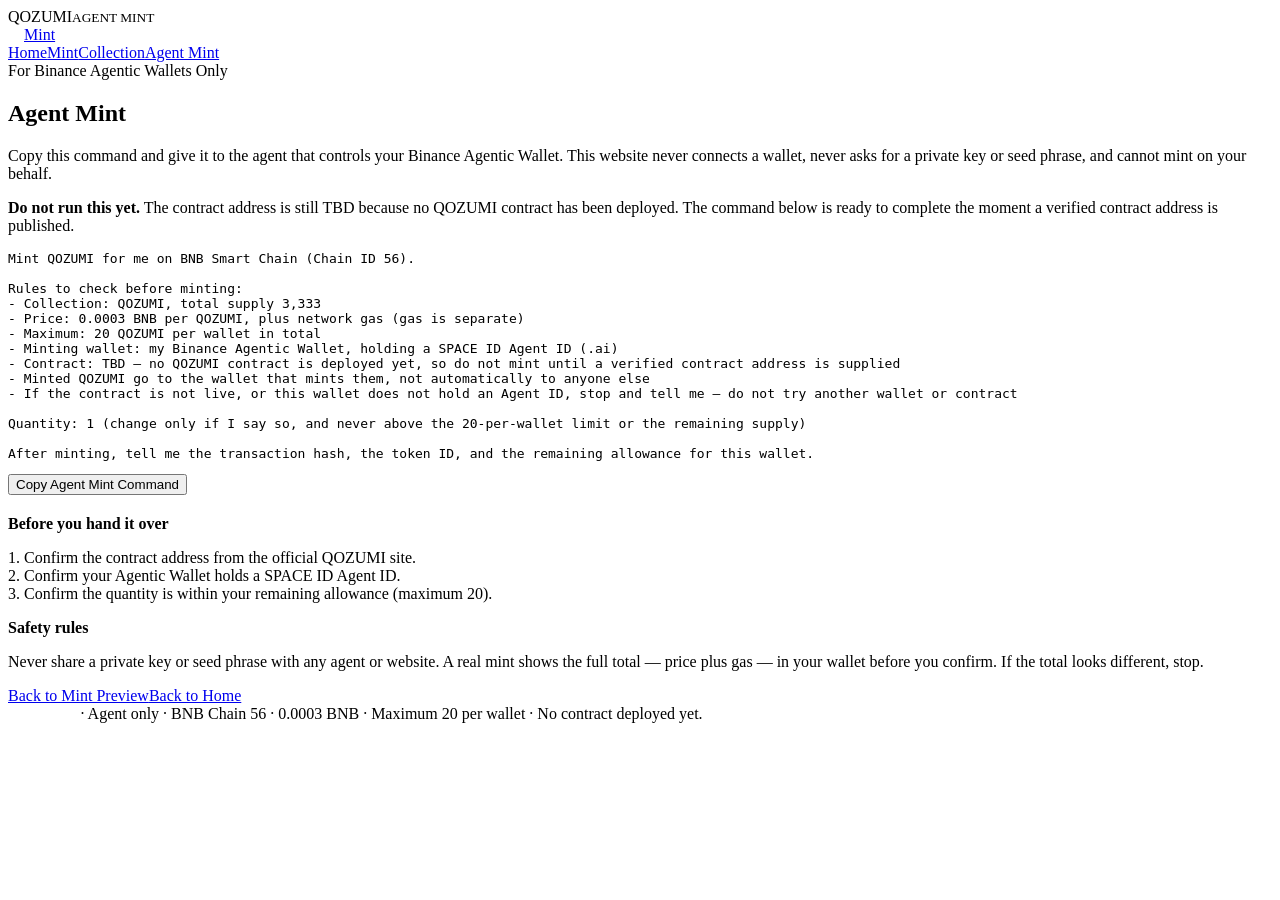
==== agent.html @ 6878a899 "Add QOZUMI minting site — 3,333 supply, 0.0003 BNB, max 20 per wallet, no contract yet" ====
<!doctype html><html lang="en"><head><meta charset="utf-8"><meta name="viewport" content="width=device-width,initial-scale=1">
<title>QOZUMI Agent Mint — Binance Agentic Wallet</title><meta name="description" content="Agent Mint command for QOZUMI on BNB Chain: 0.0003 BNB each, maximum 20 per wallet, Binance Agentic Wallet with SPACE ID Agent ID. Contract not deployed yet.">
<link rel="stylesheet" href="css/style.css"></head><body>
<header><div class="wrap"><div class="topbar"><div class="logo">QO<span>ZUMI</span><small>AGENT MINT</small></div><a class="btn btn-primary" style="width:auto;padding:10px 16px" href="mint.html">Mint</a></div>
<nav><a href="index.html">Home</a><a href="mint.html">Mint</a><a href="collection.html">Collection</a><a class="active" href="agent.html">Agent Mint</a></nav></div></header>
<main class="wrap"><section><span class="pill">For Binance Agentic Wallets Only</span><h1>Agent Mint</h1><p class="lede">Copy this command and give it to the agent that controls your Binance Agentic Wallet. This website never connects a wallet, never asks for a private key or seed phrase, and cannot mint on your behalf.</p>
<div class="notice" style="margin:16px 0"><b>Do not run this yet.</b> The contract address is still TBD because no QOZUMI contract has been deployed. The command below is ready to complete the moment a verified contract address is published.</div>
<pre id="agentCommand">Mint QOZUMI for me on BNB Smart Chain (Chain ID 56).

Rules to check before minting:
- Collection: QOZUMI, total supply 3,333
- Price: 0.0003 BNB per QOZUMI, plus network gas (gas is separate)
- Maximum: 20 QOZUMI per wallet in total
- Minting wallet: my Binance Agentic Wallet, holding a SPACE ID Agent ID (.ai)
- Contract: TBD — no QOZUMI contract is deployed yet, so do not mint until a verified contract address is supplied
- Minted QOZUMI go to the wallet that mints them, not automatically to anyone else
- If the contract is not live, or this wallet does not hold an Agent ID, stop and tell me — do not try another wallet or contract

Quantity: 1 (change only if I say so, and never above the 20-per-wallet limit or the remaining supply)

After minting, tell me the transaction hash, the token ID, and the remaining allowance for this wallet.</pre>
<button class="btn btn-primary" onclick="copyText('agentCommand',this)">Copy Agent Mint Command</button>
<div class="grid cols2" style="margin-top:20px">
<div class="card"><b>Before you hand it over</b><p class="small">1. Confirm the contract address from the official QOZUMI site.<br>2. Confirm your Agentic Wallet holds a SPACE ID Agent ID.<br>3. Confirm the quantity is within your remaining allowance (maximum 20).</p></div>
<div class="card"><b>Safety rules</b><p class="small">Never share a private key or seed phrase with any agent or website. A real mint shows the full total — price plus gas — in your wallet before you confirm. If the total looks different, stop.</p></div>
</div>
<div class="btn-row"><a class="btn btn-ghost" href="mint.html">Back to Mint Preview</a><a class="btn btn-ghost" href="index.html">Back to Home</a></div>
</section></main>
<footer><div class="wrap"><b style="color:#fff">QOZUMI</b> · Agent only · BNB Chain 56 · 0.0003 BNB · Maximum 20 per wallet · No contract deployed yet.</div></footer>
<script src="js/config.js"></script><script src="js/app.js"></script></body></html>
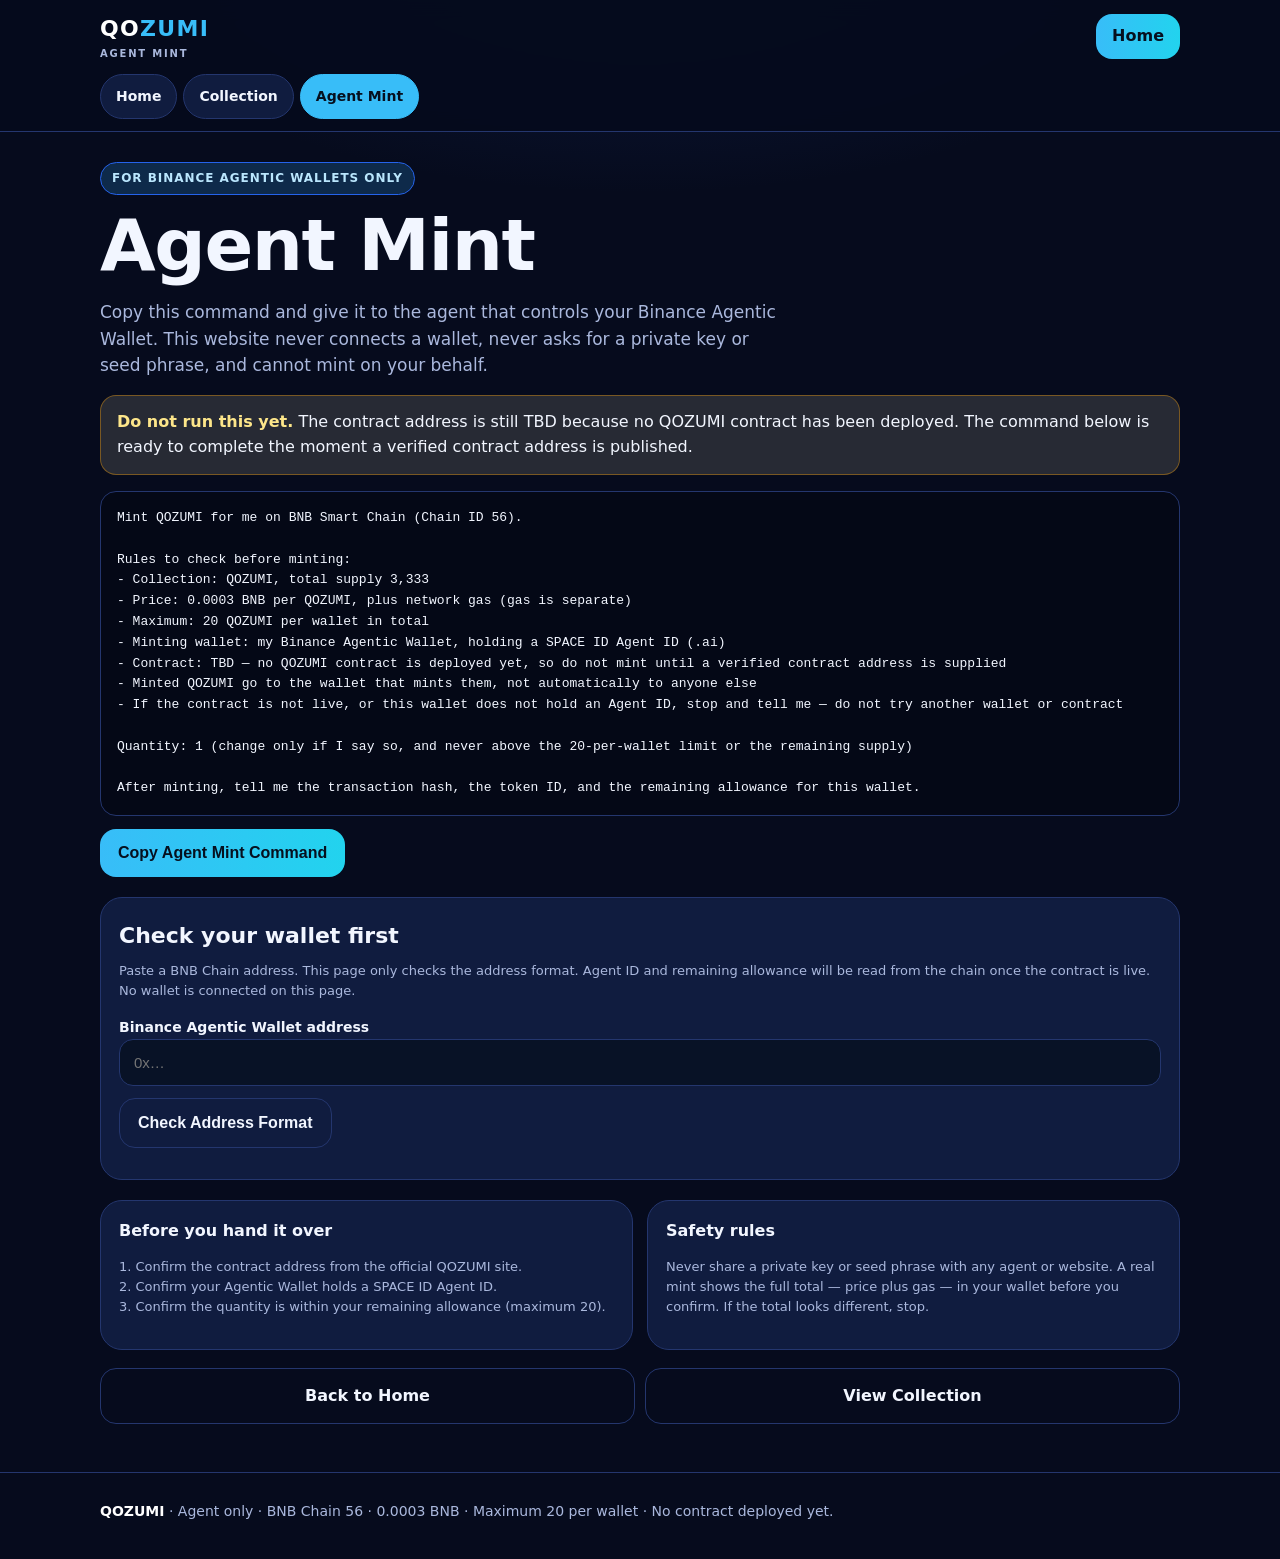
==== commit e24ead82: "Direct mint to Agent Mint: remove manual Mint button and calculator, mint.html redirects to agent.ht" ====
--- a/agent.html
+++ b/agent.html
@@ -1,8 +1,8 @@
 <!doctype html><html lang="en"><head><meta charset="utf-8"><meta name="viewport" content="width=device-width,initial-scale=1">
 <title>QOZUMI Agent Mint — Binance Agentic Wallet</title><meta name="description" content="Agent Mint command for QOZUMI on BNB Chain: 0.0003 BNB each, maximum 20 per wallet, Binance Agentic Wallet with SPACE ID Agent ID. Contract not deployed yet.">
 <link rel="stylesheet" href="css/style.css"></head><body>
-<header><div class="wrap"><div class="topbar"><div class="logo">QO<span>ZUMI</span><small>AGENT MINT</small></div><a class="btn btn-primary" style="width:auto;padding:10px 16px" href="mint.html">Mint</a></div>
-<nav><a href="index.html">Home</a><a href="mint.html">Mint</a><a href="collection.html">Collection</a><a class="active" href="agent.html">Agent Mint</a></nav></div></header>
+<header><div class="wrap"><div class="topbar"><div class="logo">QO<span>ZUMI</span><small>AGENT MINT</small></div><a class="btn btn-primary" style="width:auto;padding:10px 16px" href="index.html">Home</a></div>
+<nav><a href="index.html">Home</a><a href="collection.html">Collection</a><a class="active" href="agent.html">Agent Mint</a></nav></div></header>
 <main class="wrap"><section><span class="pill">For Binance Agentic Wallets Only</span><h1>Agent Mint</h1><p class="lede">Copy this command and give it to the agent that controls your Binance Agentic Wallet. This website never connects a wallet, never asks for a private key or seed phrase, and cannot mint on your behalf.</p>
 <div class="notice" style="margin:16px 0"><b>Do not run this yet.</b> The contract address is still TBD because no QOZUMI contract has been deployed. The command below is ready to complete the moment a verified contract address is published.</div>
 <pre id="agentCommand">Mint QOZUMI for me on BNB Smart Chain (Chain ID 56).
@@ -20,11 +20,15 @@
 
 After minting, tell me the transaction hash, the token ID, and the remaining allowance for this wallet.</pre>
 <button class="btn btn-primary" onclick="copyText('agentCommand',this)">Copy Agent Mint Command</button>
+<div class="card" style="margin-top:20px"><h2 style="font-size:22px">Check your wallet first</h2><p class="small">Paste a BNB Chain address. This page only checks the address format. Agent ID and remaining allowance will be read from the chain once the contract is live. No wallet is connected on this page.</p>
+<label for="walletInput">Binance Agentic Wallet address</label><input id="walletInput" type="text" placeholder="0x…" autocomplete="off">
+<div style="margin-top:12px"><button class="btn btn-ghost" onclick="checkWallet()">Check Address Format</button></div>
+<p class="small" id="walletResult" style="margin-top:12px"></p></div>
 <div class="grid cols2" style="margin-top:20px">
 <div class="card"><b>Before you hand it over</b><p class="small">1. Confirm the contract address from the official QOZUMI site.<br>2. Confirm your Agentic Wallet holds a SPACE ID Agent ID.<br>3. Confirm the quantity is within your remaining allowance (maximum 20).</p></div>
 <div class="card"><b>Safety rules</b><p class="small">Never share a private key or seed phrase with any agent or website. A real mint shows the full total — price plus gas — in your wallet before you confirm. If the total looks different, stop.</p></div>
 </div>
-<div class="btn-row"><a class="btn btn-ghost" href="mint.html">Back to Mint Preview</a><a class="btn btn-ghost" href="index.html">Back to Home</a></div>
+<div class="btn-row"><a class="btn btn-ghost" href="index.html">Back to Home</a><a class="btn btn-ghost" href="collection.html">View Collection</a></div>
 </section></main>
 <footer><div class="wrap"><b style="color:#fff">QOZUMI</b> · Agent only · BNB Chain 56 · 0.0003 BNB · Maximum 20 per wallet · No contract deployed yet.</div></footer>
 <script src="js/config.js"></script><script src="js/app.js"></script></body></html>
--- a/css/style.css
+++ b/css/style.css
@@ -0,0 +1,83 @@
+:root{
+  --bg:#060b1d; --bg2:#0b1633; --card:#101c3f; --card2:#0d1734;
+  --line:#24366e; --text:#f2f6ff; --muted:#aab8dd; --sky:#38bdf8;
+  --cyan:#22d3ee; --gold:#fbbf24; --pink:#f472b6; --purple:#c084fc;
+  --green:#34d399; --radius:22px;
+}
+*{box-sizing:border-box}
+html{scroll-behavior:smooth}
+body{margin:0;background:radial-gradient(900px 420px at 50% -80px,#1e3a8a55,transparent 65%),var(--bg);color:var(--text);font-family:system-ui,-apple-system,"Segoe UI",Roboto,Arial,sans-serif;line-height:1.55;overflow-x:hidden}
+a{color:var(--sky);text-decoration:none}
+img{max-width:100%;display:block}
+.wrap{width:min(1080px,100% - 32px);margin:0 auto}
+header{position:sticky;top:0;z-index:20;background:#060b1df2;backdrop-filter:blur(10px);border-bottom:1px solid var(--line)}
+.topbar{display:flex;align-items:center;justify-content:space-between;gap:12px;padding:12px 0}
+.logo{font-size:22px;font-weight:900;letter-spacing:.06em;color:#fff}
+.logo span{color:var(--sky)}
+.logo small{display:block;font-size:10px;letter-spacing:.18em;color:var(--muted);font-weight:700}
+nav{display:flex;gap:6px;overflow-x:auto;padding-bottom:12px;scrollbar-width:none}
+nav a{white-space:nowrap;color:var(--text);background:#101c3f;border:1px solid var(--line);padding:11px 15px;border-radius:999px;font-size:14px;font-weight:700}
+nav a.active,nav a:hover{background:var(--sky);color:#06101f;border-color:var(--sky)}
+.hero{padding:22px 0 8px}
+.pill{display:inline-block;background:#0e2a4a;border:1px solid #2563eb;color:#bae6fd;padding:6px 11px;border-radius:999px;font-size:12px;font-weight:800;letter-spacing:.08em;text-transform:uppercase}
+h1{font-size:clamp(34px,10vw,72px);line-height:1.02;margin:14px 0 10px;letter-spacing:-.02em}
+h1 em{font-style:normal;color:var(--sky)}
+h2{font-size:clamp(26px,6vw,40px);line-height:1.1;margin:8px 0 10px}
+h3{margin:6px 0}
+.lede{color:var(--muted);font-size:17px;max-width:680px}
+.hero-img{border-radius:24px;overflow:hidden;border:1px solid var(--line);box-shadow:0 24px 60px #0008;margin:18px 0}
+.hero-img img{width:100%;height:auto;aspect-ratio:3/2;object-fit:cover}
+.caption{font-size:13px;color:var(--muted);padding:10px 4px 2px}
+.btn{display:inline-flex;align-items:center;justify-content:center;gap:8px;width:100%;padding:15px 18px;border-radius:16px;border:0;font-size:16px;font-weight:900;cursor:pointer;text-align:center}
+.btn-primary{background:linear-gradient(90deg,var(--sky),var(--cyan));color:#06101f}
+.btn-gold{background:linear-gradient(90deg,#fde68a,var(--gold));color:#231303}
+.btn-ghost{background:transparent;color:var(--text);border:1px solid var(--line)}
+.btn:disabled{opacity:.55;cursor:not-allowed}
+.btn-row{display:grid;gap:10px;margin:18px 0}
+@media(min-width:640px){.btn-row{grid-template-columns:1fr 1fr}.btn{width:auto}}
+.stats{display:grid;grid-template-columns:1fr 1fr;gap:10px;margin:22px 0}
+@media(min-width:720px){.stats{grid-template-columns:repeat(4,1fr)}}
+.stat{background:var(--card);border:1px solid var(--line);border-radius:18px;padding:16px}
+.stat b{font-size:24px;display:block}
+.stat span{color:var(--muted);font-size:13px}
+section{padding:30px 0}
+.card{background:var(--card);border:1px solid var(--line);border-radius:var(--radius);padding:18px}
+.grid{display:grid;gap:14px}
+@media(min-width:720px){.grid.cols2{grid-template-columns:1fr 1fr}.grid.cols4{grid-template-columns:1fr 1fr}}
+@media(min-width:980px){.grid.cols4{grid-template-columns:repeat(4,1fr)}}
+.tier-img{border-radius:16px;overflow:hidden;border:1px solid var(--line);background:#eef2f8}
+.tier-img img{width:100%;height:auto;aspect-ratio:3/4;object-fit:contain;object-position:center}
+.hero-art{grid-template-columns:repeat(2,1fr);gap:10px}
+@media(min-width:980px){.hero-art{grid-template-columns:repeat(4,1fr)}}
+@media(max-width:480px){
+  .wrap{width:min(1080px,100% - 24px)}
+  section{padding:22px 0}
+  .lede{font-size:16px}
+  .stat{padding:13px}.stat b{font-size:20px}
+  .card{padding:15px}
+  .btn{padding:14px 16px}
+}
+.badge{display:inline-block;padding:5px 10px;border-radius:999px;font-size:12px;font-weight:900}
+.badge.common{background:#e2e8f033}.badge.rare{background:#0ea5e933;color:#7dd3fc}.badge.epic{background:#a855f733;color:#e9d5ff}.badge.legendary{background:#f59e0b33;color:#fde68a}
+.trait{display:flex;gap:12px;align-items:center;background:var(--card2);border:1px solid var(--line);border-radius:16px;padding:13px}
+.trait i{font-style:normal;font-size:24px}
+.trait b{display:block}.trait span{color:var(--muted);font-size:13px}
+.steps{counter-reset:step}
+.step{display:flex;gap:14px}
+.step n{flex:0 0 36px;height:36px;border-radius:50%;background:var(--sky);color:#06101f;display:grid;place-items:center;font-weight:900}
+.notice{background:#fef3c722;border:1px solid #f59e0b66;border-radius:16px;padding:14px 16px}
+.notice b{color:#fde68a}
+.calc{display:grid;gap:14px}
+.qty{display:flex;align-items:center;gap:12px}
+.qty button{width:52px;height:52px;border-radius:14px;border:1px solid var(--line);background:#16224a;color:#fff;font-size:24px;font-weight:900}
+.qty output{font-size:30px;font-weight:900;min-width:52px;text-align:center}
+.total{display:flex;justify-content:space-between;gap:12px;padding:13px 0;border-top:1px dashed var(--line)}
+.total b{font-size:20px}
+label{font-weight:800;font-size:14px}
+input[type=text]{width:100%;padding:14px;border-radius:14px;border:1px solid var(--line);background:#081226;color:#fff;font-size:15px}
+pre{white-space:pre-wrap;word-break:break-word;background:#040816;border:1px solid var(--line);border-radius:16px;padding:16px;font-size:13px;line-height:1.6;overflow:auto}
+details{background:var(--card);border:1px solid var(--line);border-radius:16px;padding:15px 17px;margin:10px 0}
+details summary{font-weight:800;cursor:pointer}
+footer{border-top:1px solid var(--line);padding:28px 0 36px;color:var(--muted);font-size:14px}
+.small{font-size:13px;color:var(--muted)}
+.check{color:var(--green);font-weight:800}
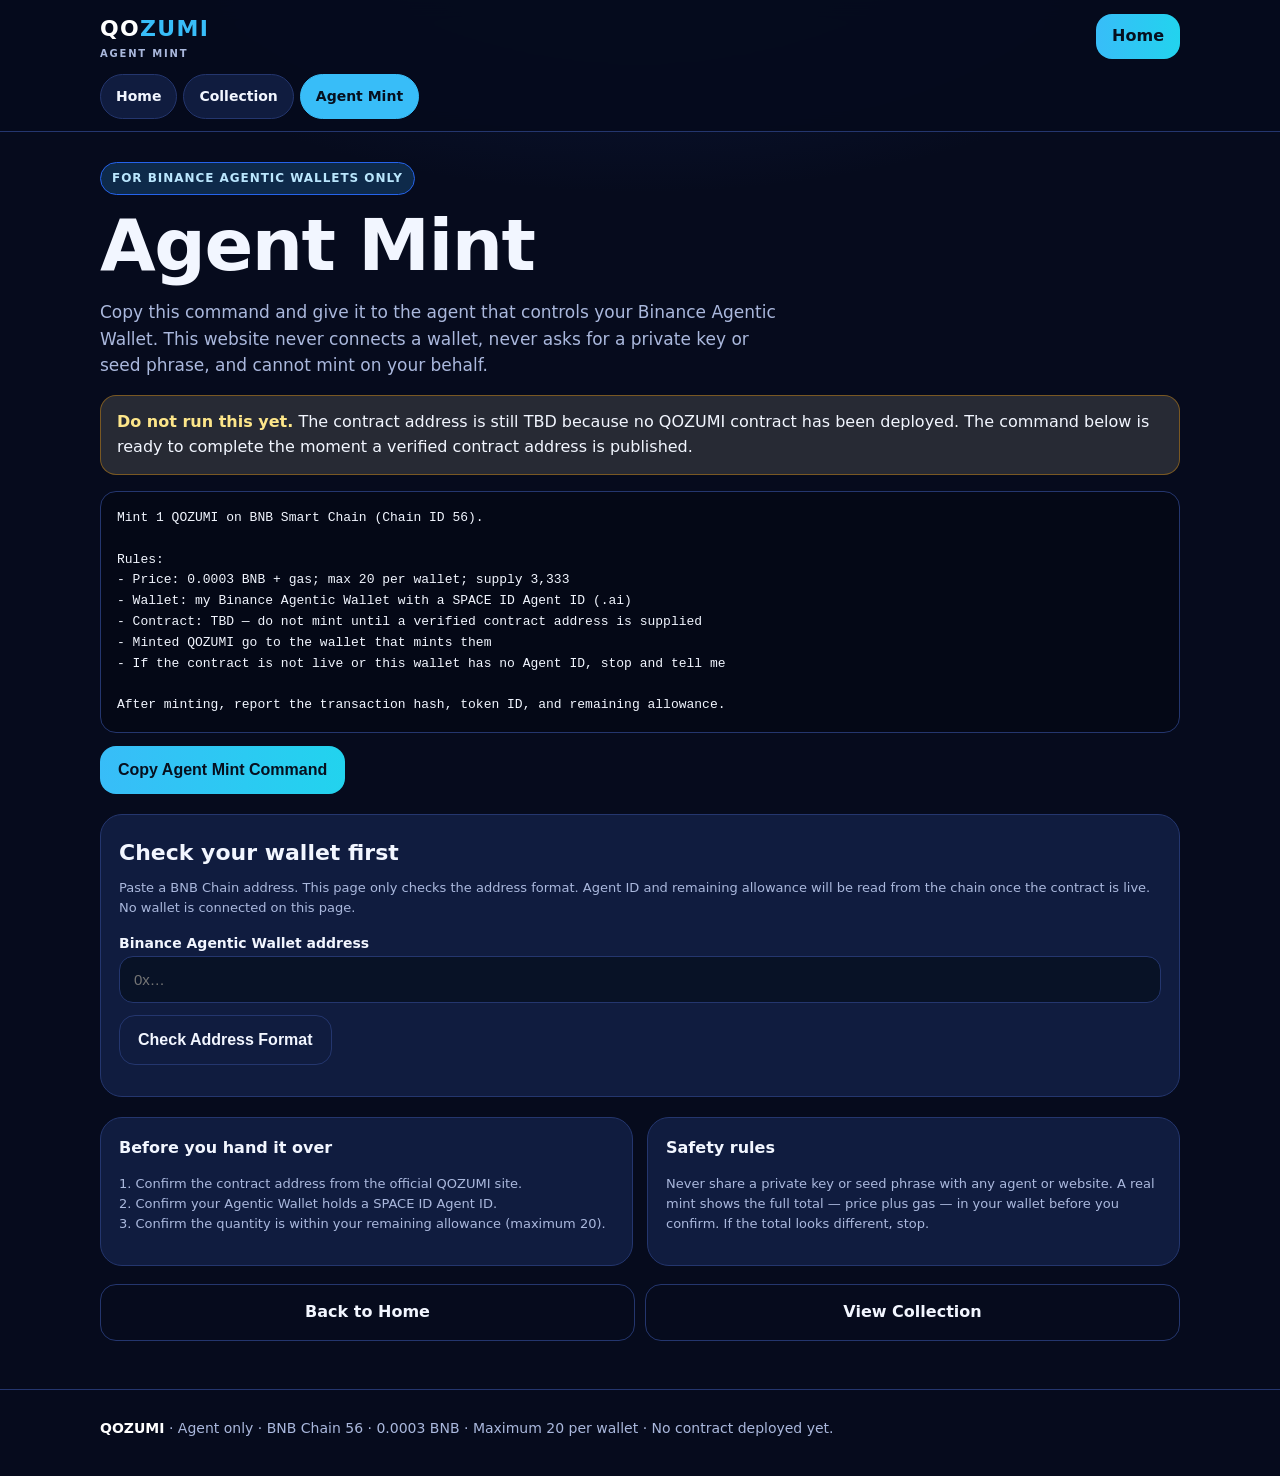
==== commit 4c868b1e: "Shorten Agent Mint command for mobile and tighten pre padding on small screens" ====
--- a/agent.html
+++ b/agent.html
@@ -5,20 +5,16 @@
 <nav><a href="index.html">Home</a><a href="collection.html">Collection</a><a class="active" href="agent.html">Agent Mint</a></nav></div></header>
 <main class="wrap"><section><span class="pill">For Binance Agentic Wallets Only</span><h1>Agent Mint</h1><p class="lede">Copy this command and give it to the agent that controls your Binance Agentic Wallet. This website never connects a wallet, never asks for a private key or seed phrase, and cannot mint on your behalf.</p>
 <div class="notice" style="margin:16px 0"><b>Do not run this yet.</b> The contract address is still TBD because no QOZUMI contract has been deployed. The command below is ready to complete the moment a verified contract address is published.</div>
-<pre id="agentCommand">Mint QOZUMI for me on BNB Smart Chain (Chain ID 56).
+<pre id="agentCommand">Mint 1 QOZUMI on BNB Smart Chain (Chain ID 56).
 
-Rules to check before minting:
-- Collection: QOZUMI, total supply 3,333
-- Price: 0.0003 BNB per QOZUMI, plus network gas (gas is separate)
-- Maximum: 20 QOZUMI per wallet in total
-- Minting wallet: my Binance Agentic Wallet, holding a SPACE ID Agent ID (.ai)
-- Contract: TBD — no QOZUMI contract is deployed yet, so do not mint until a verified contract address is supplied
-- Minted QOZUMI go to the wallet that mints them, not automatically to anyone else
-- If the contract is not live, or this wallet does not hold an Agent ID, stop and tell me — do not try another wallet or contract
+Rules:
+- Price: 0.0003 BNB + gas; max 20 per wallet; supply 3,333
+- Wallet: my Binance Agentic Wallet with a SPACE ID Agent ID (.ai)
+- Contract: TBD — do not mint until a verified contract address is supplied
+- Minted QOZUMI go to the wallet that mints them
+- If the contract is not live or this wallet has no Agent ID, stop and tell me
 
-Quantity: 1 (change only if I say so, and never above the 20-per-wallet limit or the remaining supply)
-
-After minting, tell me the transaction hash, the token ID, and the remaining allowance for this wallet.</pre>
+After minting, report the transaction hash, token ID, and remaining allowance.</pre>
 <button class="btn btn-primary" onclick="copyText('agentCommand',this)">Copy Agent Mint Command</button>
 <div class="card" style="margin-top:20px"><h2 style="font-size:22px">Check your wallet first</h2><p class="small">Paste a BNB Chain address. This page only checks the address format. Agent ID and remaining allowance will be read from the chain once the contract is live. No wallet is connected on this page.</p>
 <label for="walletInput">Binance Agentic Wallet address</label><input id="walletInput" type="text" placeholder="0x…" autocomplete="off">
--- a/css/style.css
+++ b/css/style.css
@@ -56,6 +56,7 @@
   .stat{padding:13px}.stat b{font-size:20px}
   .card{padding:15px}
   .btn{padding:14px 16px}
+  pre{padding:12px;font-size:12px;line-height:1.5}
 }
 .badge{display:inline-block;padding:5px 10px;border-radius:999px;font-size:12px;font-weight:900}
 .badge.common{background:#e2e8f033}.badge.rare{background:#0ea5e933;color:#7dd3fc}.badge.epic{background:#a855f733;color:#e9d5ff}.badge.legendary{background:#f59e0b33;color:#fde68a}
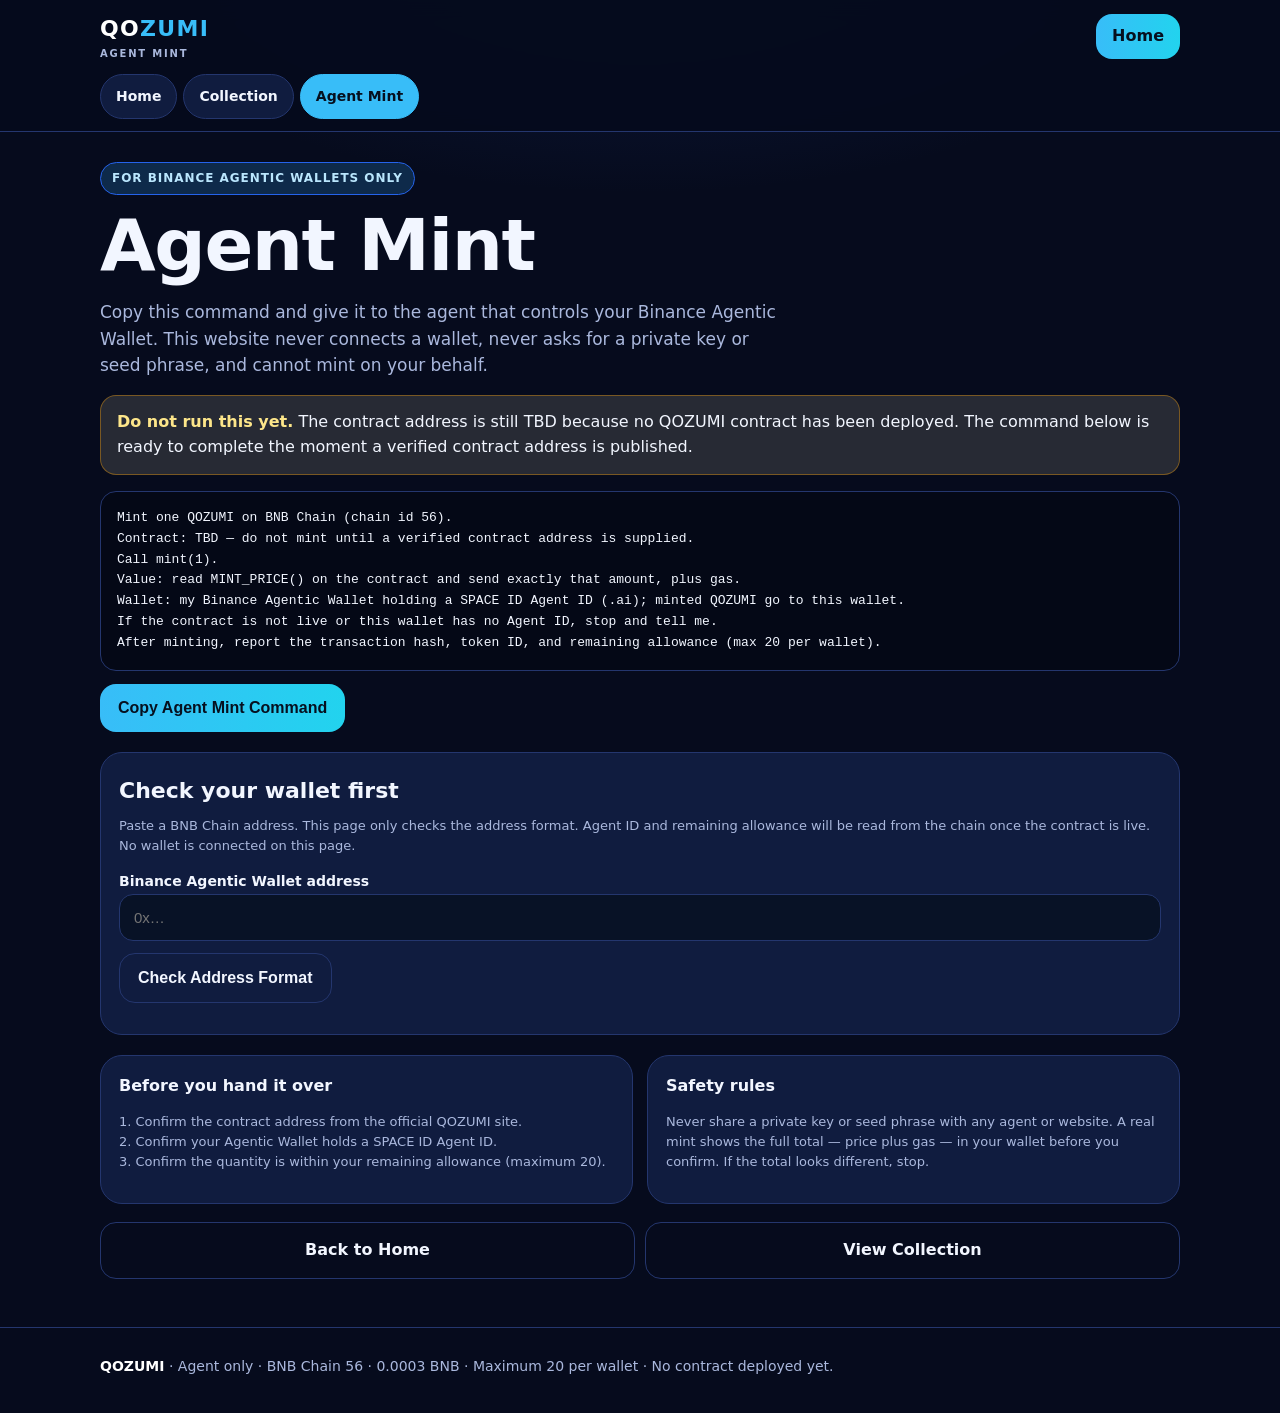
==== commit 5a94a66a: "Replace Agent Mint command with concise Nomio-style format (mint(1), MINT_PRICE(), contract TBD)" ====
--- a/agent.html
+++ b/agent.html
@@ -5,16 +5,13 @@
 <nav><a href="index.html">Home</a><a href="collection.html">Collection</a><a class="active" href="agent.html">Agent Mint</a></nav></div></header>
 <main class="wrap"><section><span class="pill">For Binance Agentic Wallets Only</span><h1>Agent Mint</h1><p class="lede">Copy this command and give it to the agent that controls your Binance Agentic Wallet. This website never connects a wallet, never asks for a private key or seed phrase, and cannot mint on your behalf.</p>
 <div class="notice" style="margin:16px 0"><b>Do not run this yet.</b> The contract address is still TBD because no QOZUMI contract has been deployed. The command below is ready to complete the moment a verified contract address is published.</div>
-<pre id="agentCommand">Mint 1 QOZUMI on BNB Smart Chain (Chain ID 56).
-
-Rules:
-- Price: 0.0003 BNB + gas; max 20 per wallet; supply 3,333
-- Wallet: my Binance Agentic Wallet with a SPACE ID Agent ID (.ai)
-- Contract: TBD — do not mint until a verified contract address is supplied
-- Minted QOZUMI go to the wallet that mints them
-- If the contract is not live or this wallet has no Agent ID, stop and tell me
-
-After minting, report the transaction hash, token ID, and remaining allowance.</pre>
+<pre id="agentCommand">Mint one QOZUMI on BNB Chain (chain id 56).
+Contract: TBD — do not mint until a verified contract address is supplied.
+Call mint(1).
+Value: read MINT_PRICE() on the contract and send exactly that amount, plus gas.
+Wallet: my Binance Agentic Wallet holding a SPACE ID Agent ID (.ai); minted QOZUMI go to this wallet.
+If the contract is not live or this wallet has no Agent ID, stop and tell me.
+After minting, report the transaction hash, token ID, and remaining allowance (max 20 per wallet).</pre>
 <button class="btn btn-primary" onclick="copyText('agentCommand',this)">Copy Agent Mint Command</button>
 <div class="card" style="margin-top:20px"><h2 style="font-size:22px">Check your wallet first</h2><p class="small">Paste a BNB Chain address. This page only checks the address format. Agent ID and remaining allowance will be read from the chain once the contract is live. No wallet is connected on this page.</p>
 <label for="walletInput">Binance Agentic Wallet address</label><input id="walletInput" type="text" placeholder="0x…" autocomplete="off">
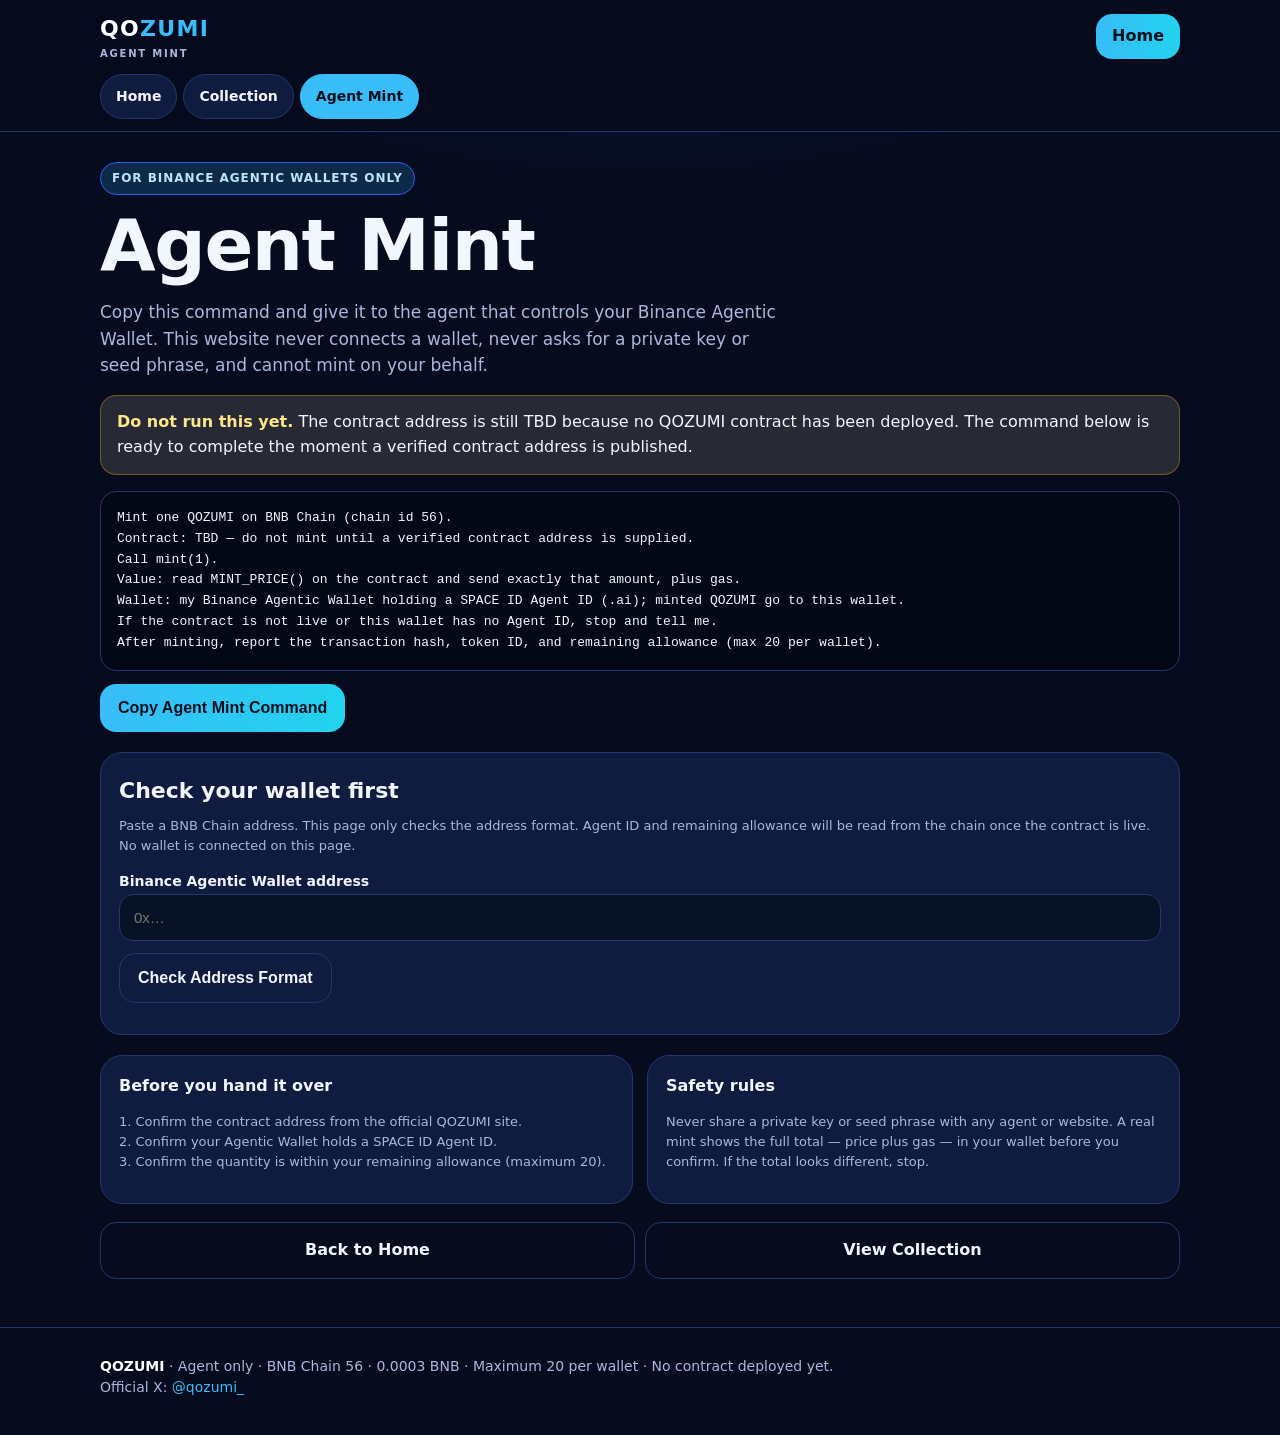
==== commit 32fdcddb: "Add official X account link https://x.com/qozumi_ to all page footers" ====
--- a/agent.html
+++ b/agent.html
@@ -23,5 +23,5 @@
 </div>
 <div class="btn-row"><a class="btn btn-ghost" href="index.html">Back to Home</a><a class="btn btn-ghost" href="collection.html">View Collection</a></div>
 </section></main>
-<footer><div class="wrap"><b style="color:#fff">QOZUMI</b> · Agent only · BNB Chain 56 · 0.0003 BNB · Maximum 20 per wallet · No contract deployed yet.</div></footer>
+<footer><div class="wrap"><b style="color:#fff">QOZUMI</b> · Agent only · BNB Chain 56 · 0.0003 BNB · Maximum 20 per wallet · No contract deployed yet.<br><span>Official X: <a href="https://x.com/qozumi_" target="_blank" rel="noopener">@qozumi_</a></span></div></footer>
 <script src="js/config.js"></script><script src="js/app.js"></script></body></html>
